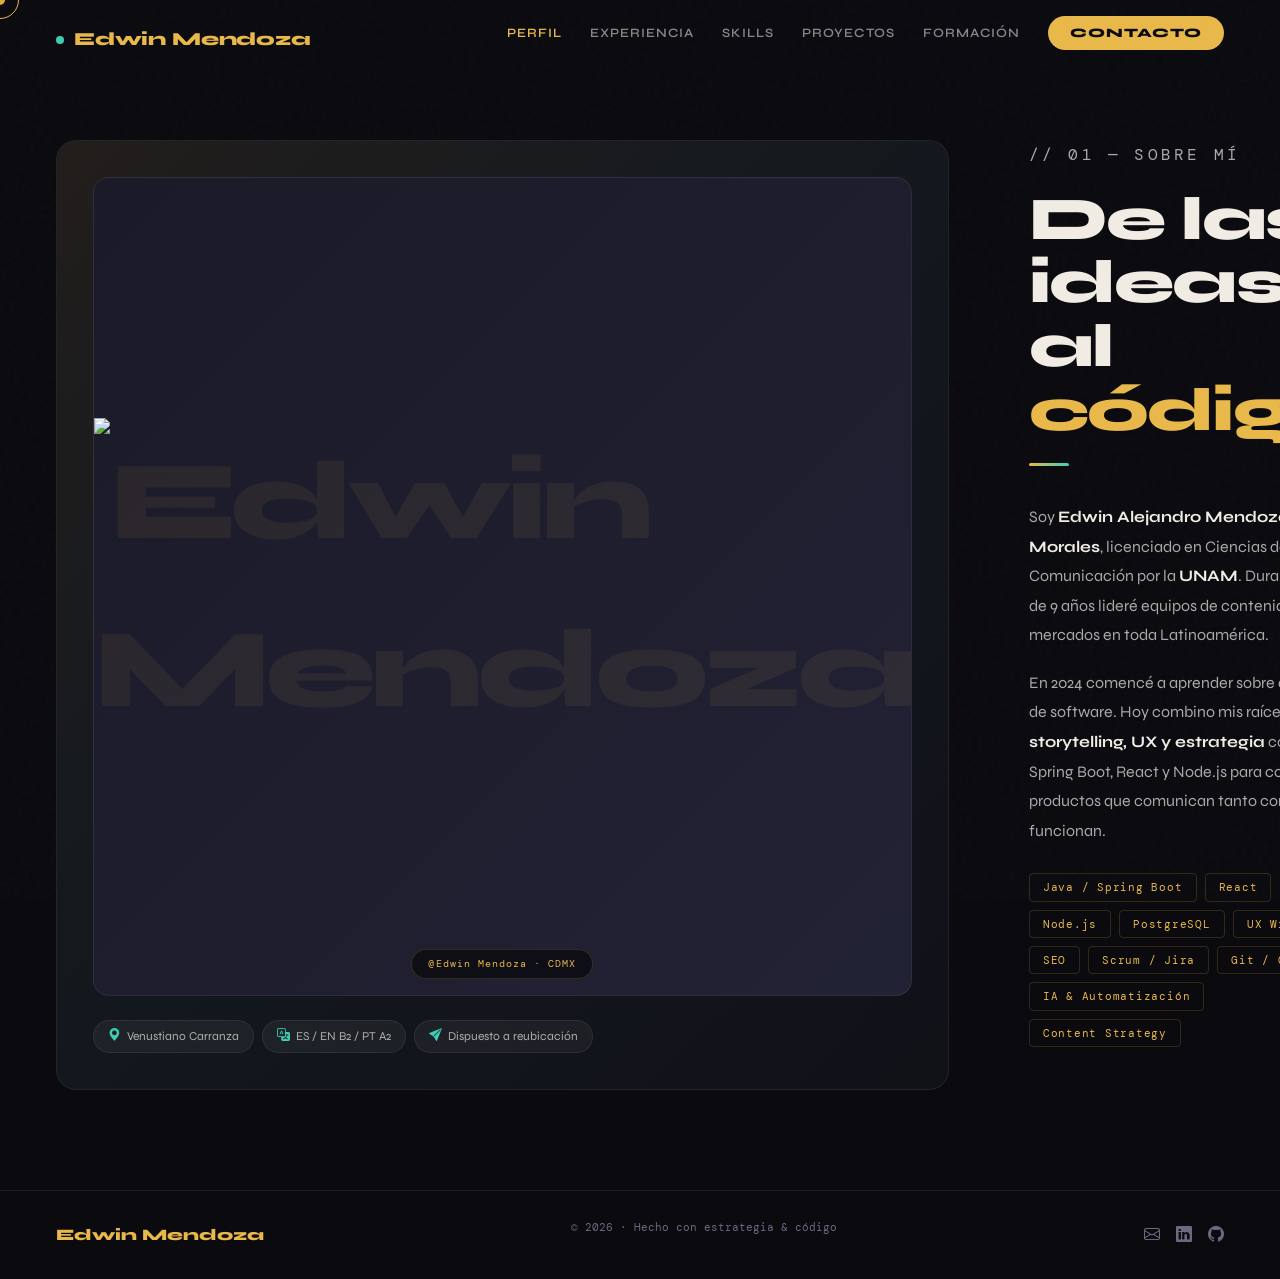
==== about.html @ 4477636d "Add files via upload Portafolio" ====
<!DOCTYPE html>
<html lang="es">
<head>
  <meta charset="UTF-8"/>
  <meta name="viewport" content="width=device-width, initial-scale=1.0"/>
  <title>Sobre mí — Edwin Mendoza</title>
  <link href="https://cdn.jsdelivr.net/npm/bootstrap@5.3.3/dist/css/bootstrap.min.css" rel="stylesheet"/>
  <link href="https://fonts.googleapis.com/css2?family=Syne:wght@400;600;800&family=DM+Mono:wght@300;400;500&display=swap" rel="stylesheet"/>
  <link rel="stylesheet" href="https://cdn.jsdelivr.net/npm/bootstrap-icons@1.11.3/font/bootstrap-icons.min.css"/>
  <link rel="stylesheet" href="global.css"/>
  <style>
    #about { padding: 140px 56px 100px; }

    .about-g {
      display: grid;
      grid-template-columns: 1fr 1.4fr;
      gap: 80px; align-items: start;
    }

    /* ── Visual card ── */
    .about-card {
      background: var(--surface);
      border: 1px solid var(--border-soft);
      border-radius: 20px; padding: 36px;
      position: relative; overflow: hidden;
    }
    .about-card::before {
      content: ''; position: absolute; inset: 0;
      background: linear-gradient(135deg,rgba(232,184,75,0.08),rgba(62,207,178,0.04),transparent);
      pointer-events: none;
    }
    .about-avatar {
      width: 100%; aspect-ratio: 1/1;
      background: linear-gradient(135deg,#1a1a28,#222235);
      border-radius: 16px;
      display: flex; align-items: center; justify-content: center;
      margin-bottom: 24px; position: relative; overflow: hidden;
      border: 1px solid var(--border-soft);
    }
    .about-avatar-bg {
      font-family: 'Syne', sans-serif; font-weight: 800;
      font-size: 7rem; color: rgba(232,184,75,0.08); letter-spacing: -0.05em;
    }
    .about-avatar-tag {
      position: absolute; bottom: 16px; left: 50%; transform: translateX(-50%);
      background: rgba(10,10,15,0.8); border: 1px solid var(--border);
      padding: 6px 16px; border-radius: 20px;
      font-family: 'DM Mono', monospace; font-size: 0.65rem;
      color: var(--gold); letter-spacing: 0.1em; white-space: nowrap;
    }
    .about-pill-row { display: flex; gap: 8px; flex-wrap: wrap; }
    .pill {
      display: inline-flex; align-items: center; gap: 6px;
      background: rgba(240,236,228,0.05); border: 1px solid var(--border-soft);
      padding: 6px 14px; border-radius: 20px;
      font-size: 0.75rem; color: rgba(240,236,228,0.7);
    }
    .pill i { color: var(--teal); font-size: 0.8rem; }

    /* ── Text ── */
    .about-text p {
      font-size: 1rem; color: rgba(240,236,228,0.7);
      line-height: 1.85; margin-bottom: 18px;
    }
    .about-text strong { color: var(--cream); }

    .chips { display: flex; flex-wrap: wrap; gap: 8px; margin-top: 28px; }
    .chip {
      font-family: 'DM Mono', monospace; font-size: 0.68rem;
      padding: 5px 13px; border: 1px solid var(--border);
      color: var(--gold); border-radius: 4px; letter-spacing: 0.07em;
      transition: background 0.2s;
    }
    .chip:hover { background: var(--gold-dim); }

    @media(max-width:992px) {
      #about { padding: 110px 24px 70px; }
      .about-g { grid-template-columns: 1fr; }
    }
  </style>
</head>
<body>

<div id="cur"></div>
<div id="cur-r"></div>

<nav id="nav">
  <a href="index.html" class="n-logo"><div class="n-logo-dot"></div>Edwin Mendoza</a>
  <ul class="n-links">
    <li><a href="about.html">Perfil</a></li>
    <li><a href="experiencia.html">Experiencia</a></li>
    <li><a href="skills.html">Skills</a></li>
    <li><a href="proyectos.html">Proyectos</a></li>
    <li><a href="formacion.html">Formación</a></li>
    <li><a href="contacto.html" class="n-cta">Contacto</a></li>
  </ul>
  <div class="ham" id="ham"><span></span><span></span><span></span></div>
</nav>
<div id="mmenu">
  <a href="about.html"       onclick="closeM()">Perfil</a>
  <a href="experiencia.html" onclick="closeM()">Experiencia</a>
  <a href="skills.html"      onclick="closeM()">Skills</a>
  <a href="proyectos.html"   onclick="closeM()">Proyectos</a>
  <a href="formacion.html"   onclick="closeM()">Formación</a>
  <a href="contacto.html"    onclick="closeM()">Contacto</a>
</div>

<section id="about">
  <div class="about-g">
    <div class="reveal">
      <div class="about-card">
        <div class="about-avatar">
          <div class="about-avatar-bg"><img src="/imagenes/perfil.jpg" alt="Edwin Mendoza" class="avatar-img"></div>
          <div class="about-avatar-tag">@Edwin Mendoza · CDMX</div>
        </div>
        <div class="about-pill-row">
          <span class="pill"><i class="bi bi-geo-alt-fill"></i> Venustiano Carranza</span>
          <span class="pill"><i class="bi bi-translate"></i> ES / EN B2 / PT A2</span>
          <span class="pill"><i class="bi bi-send-fill"></i> Dispuesto a reubicación</span>
        </div>
      </div>
    </div>

    <div class="about-text">
      <p class="s-tag reveal">// 01 — Sobre mí</p>
      <h2 class="s-title reveal">De las ideas<br/>al <span class="em">código</span></h2>
      <div class="divl reveal"></div>
      <p class="reveal">
        Soy <strong>Edwin Alejandro Mendoza Morales</strong>, licenciado en Ciencias de la Comunicación por la <strong>UNAM</strong>. Durante más de 9 años lideré equipos de contenido para mercados en toda Latinoamérica.
      </p>
      <p class="reveal">
        En 2024 comencé a aprender sobre desarrollo de software. Hoy combino mis raíces en <strong>storytelling, UX y estrategia</strong> con Java, Spring Boot, React y Node.js para construir productos que comunican tanto como funcionan.
      </p>
      <div class="chips reveal">
        <span class="chip">Java / Spring Boot</span>
        <span class="chip">React</span>
        <span class="chip">Node.js</span>
        <span class="chip">PostgreSQL</span>
        <span class="chip">UX Writing</span>
        <span class="chip">SEO</span>
        <span class="chip">Scrum / Jira</span>
        <span class="chip">Git / GitHub</span>
        <span class="chip">IA & Automatización</span>
        <span class="chip">Content Strategy</span>
      </div>
    </div>
  </div>
</section>

<footer>
  <div class="f-logo">Edwin Mendoza</div>
  <p class="f-copy">© 2026 · Hecho con estrategia & código</p>
  <div class="f-soc">
    <a href="mailto:alejandro.trabajo@live.com.mx"><i class="bi bi-envelope"></i></a>
    <a href="https://www.linkedin.com/in/edwin-mendoza" target="_blank"><i class="bi bi-linkedin"></i></a>
    <a href="https://github.com/Edwin-Mendoza" target="_blank"><i class="bi bi-github"></i></a>
  </div>
</footer>

<script src="https://cdn.jsdelivr.net/npm/bootstrap@5.3.3/dist/js/bootstrap.bundle.min.js"></script>
<script src="global.js"></script>
</body>
</html>
---- global.css ----
/* ═══════════════════════════════════════
   GLOBAL.CSS — Variables, reset, cursor,
   navbar, mobile menu, footer, responsive
   ═══════════════════════════════════════ */

:root {
  --ink: #0a0a0f;
  --surface: #111118;
  --gold: #e8b84b;
  --gold-dim: rgba(232,184,75,0.15);
  --teal: #3ecfb2;
  --rust: #e8603c;
  --purple: #9b6fff;
  --cream: #f0ece4;
  --mid: #6a6a80;
  --border: rgba(232,184,75,0.18);
  --border-soft: rgba(240,236,228,0.08);
}

*, *::before, *::after { box-sizing: border-box; margin: 0; padding: 0; }
html { scroll-behavior: smooth; }

body {
  background: var(--ink);
  color: var(--cream);
  font-family: 'Syne', sans-serif;
  overflow-x: hidden;
  cursor: none;
}

/* ── NOISE OVERLAY ── */
body::after {
  content: '';
  position: fixed; inset: 0; z-index: 0;
  opacity: 0.025; pointer-events: none;
  background-image: url("data:image/svg+xml,%3Csvg viewBox='0 0 200 200' xmlns='http://www.w3.org/2000/svg'%3E%3Cfilter id='n'%3E%3CfeTurbulence type='fractalNoise' baseFrequency='0.85' numOctaves='4' stitchTiles='stitch'/%3E%3C/filter%3E%3Crect width='100%25' height='100%25' filter='url(%23n)'/%3E%3C/svg%3E");
}

/* ── CUSTOM CURSOR ── */
#cur {
  width: 10px; height: 10px;
  background: var(--gold); border-radius: 50%;
  position: fixed; top: 0; left: 0;
  pointer-events: none; z-index: 9999;
  transform: translate(-50%, -50%);
  mix-blend-mode: difference;
}
#cur-r {
  width: 38px; height: 38px;
  border: 1.5px solid var(--gold); border-radius: 50%;
  position: fixed; top: 0; left: 0;
  pointer-events: none; z-index: 9998;
  transform: translate(-50%, -50%);
  transition: width 0.3s cubic-bezier(.25,.46,.45,.94),
              height 0.3s cubic-bezier(.25,.46,.45,.94);
}

/* ── NAVBAR ── */
#nav {
  position: fixed; top: 0; width: 100%; z-index: 1000;
  padding: 20px 56px;
  display: flex; align-items: center; justify-content: space-between;
  transition: all 0.4s;
}
#nav.sc {
  background: rgba(10,10,15,0.92);
  backdrop-filter: blur(20px);
  padding: 14px 56px;
  border-bottom: 1px solid var(--border);
}

.n-logo {
  font-family: 'Syne', sans-serif; font-weight: 800; font-size: 1.15rem;
  color: var(--gold); text-decoration: none; letter-spacing: -0.01em;
  display: flex; align-items: center; gap: 10px;
}
.n-logo-dot {
  width: 8px; height: 8px;
  background: var(--teal); border-radius: 50%;
  animation: blink 2s infinite;
}
@keyframes blink { 0%,100%{opacity:1} 50%{opacity:0.2} }

.n-links { display: flex; gap: 28px; list-style: none; align-items: center; }
.n-links a {
  color: var(--cream); text-decoration: none;
  font-size: 0.8rem; font-weight: 600;
  letter-spacing: 0.08em; text-transform: uppercase;
  opacity: 0.55; transition: opacity 0.2s, color 0.2s;
}
.n-links a:hover { opacity: 1; color: var(--gold); }
.n-links a.active { opacity: 1; color: var(--gold); }

.n-cta {
  background: var(--gold) !important; color: var(--ink) !important;
  padding: 9px 22px !important; border-radius: 40px !important;
  opacity: 1 !important; font-weight: 800 !important;
  transition: transform 0.2s, background 0.2s !important;
}
.n-cta:hover { transform: scale(1.05); background: var(--cream) !important; }

/* ── HAMBURGER ── */
.ham { display: none; flex-direction: column; gap: 5px; cursor: pointer; z-index: 1100; }
.ham span { display: block; width: 26px; height: 2px; background: var(--cream); transition: all 0.3s; }
.ham.on span:nth-child(1) { transform: translateY(7px) rotate(45deg); }
.ham.on span:nth-child(2) { opacity: 0; }
.ham.on span:nth-child(3) { transform: translateY(-7px) rotate(-45deg); }

/* ── MOBILE MENU ── */
#mmenu {
  display: none; position: fixed; inset: 0; z-index: 1050;
  background: rgba(10,10,15,0.97); backdrop-filter: blur(20px);
  flex-direction: column; align-items: center; justify-content: center; gap: 32px;
}
#mmenu.on { display: flex; }
#mmenu a {
  font-family: 'Syne', sans-serif; font-size: 2.2rem; font-weight: 800;
  color: var(--cream); text-decoration: none; transition: color 0.2s;
}
#mmenu a:hover { color: var(--gold); }

/* ── FOOTER ── */
footer {
  padding: 28px 56px;
  border-top: 1px solid var(--border-soft);
  display: flex; justify-content: space-between; align-items: center;
  position: relative; z-index: 1;
}
.f-logo { font-family: 'Syne', sans-serif; font-weight: 800; color: var(--gold); font-size: 1rem; }
.f-copy { font-family: 'DM Mono', monospace; font-size: 0.68rem; color: var(--mid); }
.f-soc { display: flex; gap: 16px; }
.f-soc a { color: var(--mid); font-size: 1rem; transition: color 0.2s; text-decoration: none; }
.f-soc a:hover { color: var(--gold); }

/* ── SECTION COMMONS ── */
section { position: relative; z-index: 1; }
.s-tag { font-family: 'DM Mono', monospace; font-size: 0.65rem; letter-spacing: 0.2em; color: var(--teal); text-transform: uppercase; margin-bottom: 10px; }
.s-title { font-family: 'Syne', sans-serif; font-weight: 800; font-size: clamp(2rem,5vw,3.8rem); letter-spacing: -0.03em; line-height: 1.05; }
.s-title .em  { color: var(--gold); }
.s-title .em2 { color: var(--teal); }
.divl { width: 40px; height: 3px; background: linear-gradient(90deg,var(--gold),var(--teal)); border-radius: 2px; margin: 20px 0 36px; }

/* ── SCROLL REVEAL ── */
.reveal { opacity: 0; transform: translateY(24px); transition: opacity 0.65s cubic-bezier(.25,.46,.45,.94), transform 0.65s cubic-bezier(.25,.46,.45,.94); }
.reveal.v { opacity: 1; transform: translateY(0); }

/* ── MARQUEE ── */
.marquee-wrap { border-top: 1px solid var(--border-soft); border-bottom: 1px solid var(--border-soft); padding: 13px 0; overflow: hidden; background: rgba(232,184,75,0.03); }
.marquee-track { display: flex; white-space: nowrap; animation: marquee 25s linear infinite; }
.m-item { font-family: 'DM Mono', monospace; font-size: 0.72rem; letter-spacing: 0.18em; color: var(--mid); text-transform: uppercase; padding: 0 30px; }
.m-item.accent { color: var(--gold); }
@keyframes marquee { from{transform:translateX(0)} to{transform:translateX(-50%)} }

/* ── RESPONSIVE ── */
@media(max-width:992px) {
  #nav { padding: 16px 24px; }
  #nav.sc { padding: 12px 24px; }
  .n-links { display: none; }
  .ham { display: flex; }
  footer { flex-direction: column; gap: 12px; text-align: center; }
}
.exp-logo-zone.has-img img {
    display: block !important;
    width: 100%;
    height: 100%;
    object-fit: contain; /* Para que el logo no se deforme */
    opacity: 1 !important;
}

/* Oculta el texto de "Subir logo" si ya hay una imagen cargada desde el código */
.exp-logo-zone.has-img::after {
    display: none;
}
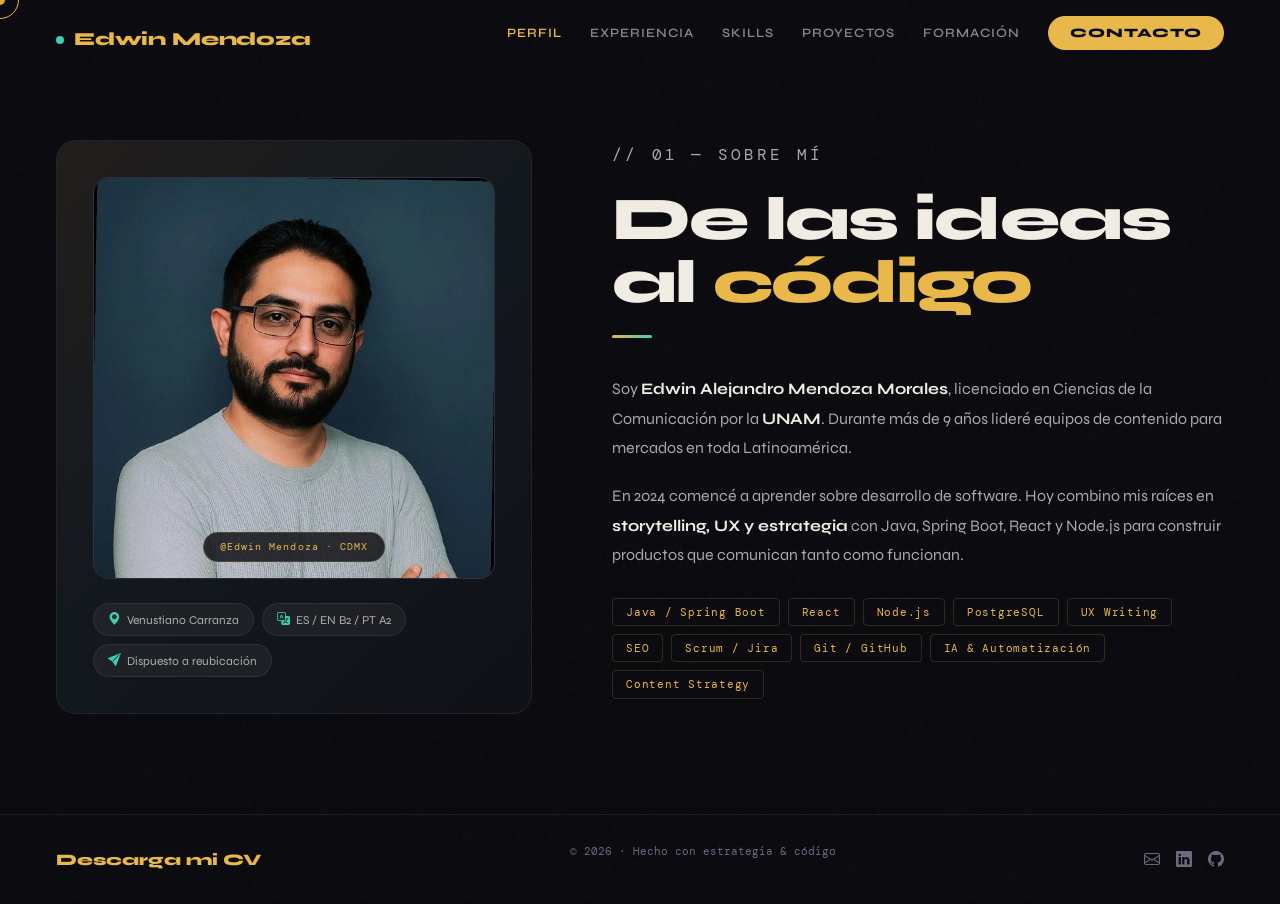
==== commit d6d1b7aa: "Actualización general" ====
--- a/about.html
+++ b/about.html
@@ -148,12 +148,18 @@
 </section>
 
 <footer>
-  <div class="f-logo">Edwin Mendoza</div>
+  <div class="f-logo">
+    <a href="/archivos/Edwin Alejandro Mendoza Morales (1).pdf" download="CV_Edwin_Mendoza.pdf" style="color: inherit; text-decoration: none;">
+      Descarga mi CV
+    </a>
+  </div>
+
   <p class="f-copy">© 2026 · Hecho con estrategia & código</p>
+
   <div class="f-soc">
     <a href="mailto:alejandro.trabajo@live.com.mx"><i class="bi bi-envelope"></i></a>
-    <a href="https://www.linkedin.com/in/edwin-mendoza" target="_blank"><i class="bi bi-linkedin"></i></a>
-    <a href="https://github.com/Edwin-Mendoza" target="_blank"><i class="bi bi-github"></i></a>
+    <a href="https://www.linkedin.com/in/edwin-mendoza-morales" target="_blank"><i class="bi bi-linkedin"></i></a>
+    <a href="https://github.com/alemendoza77" target="_blank"><i class="bi bi-github"></i></a>
   </div>
 </footer>
 
